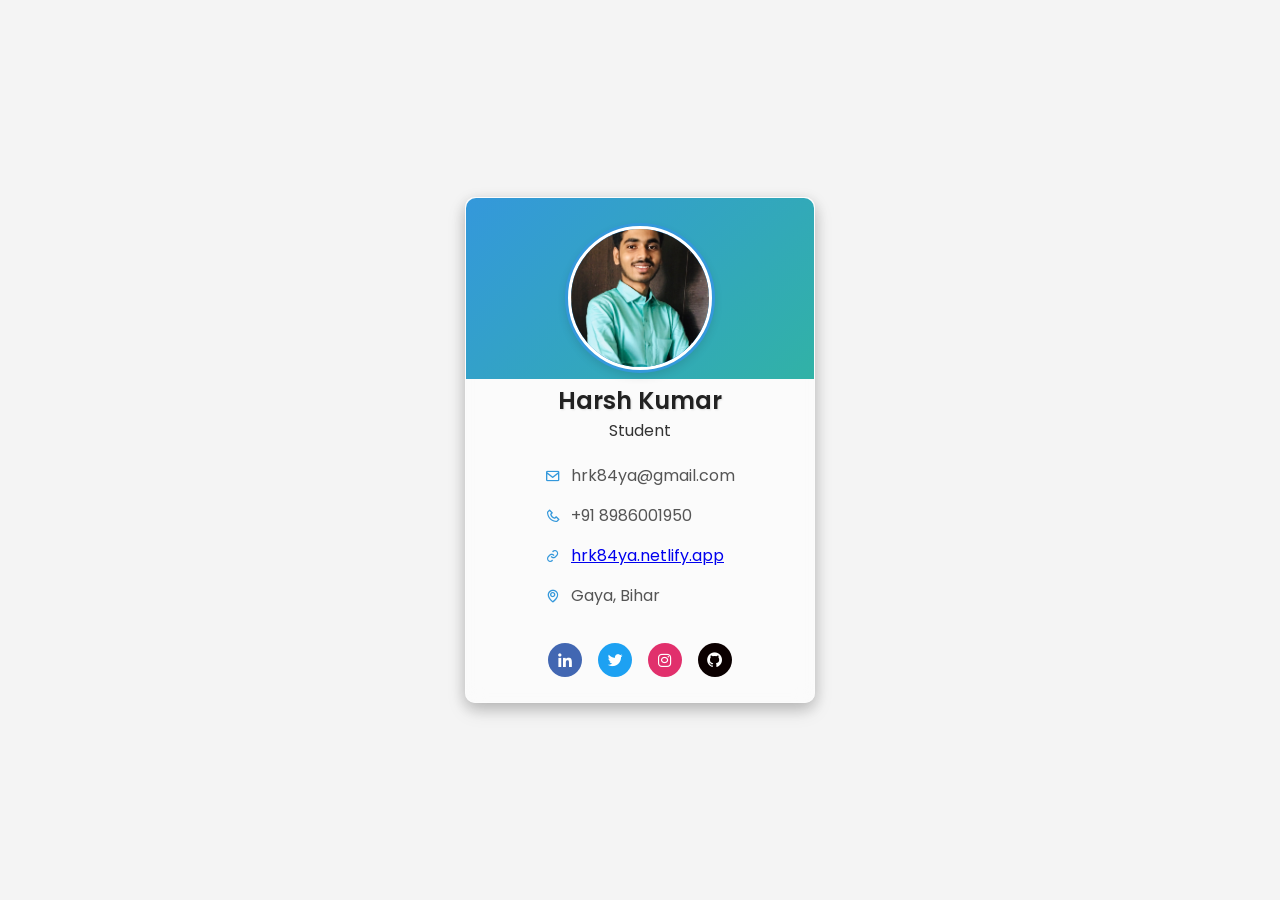
==== index.html @ 474db01f "Fixed deployment issue" ====
<!DOCTYPE html>
<html lang="en">
<head>
    <meta charset="UTF-8" />
    <meta name="viewport" content="width=device-width, initial-scale=1.0" />
    <link rel="stylesheet" href="profile.css" />
    <title>Profile Card</title>
    <link
    href="https://unpkg.com/boxicons@2.1.2/css/boxicons.min.css"
    rel="stylesheet"
    />
</head>
<body>
    <div class="profile-card">
        <div class="image">
            <img src="img/Profile.jpg" alt="Profile Picture" class="profile-img" />
        </div>

        <div class="text-data">
            <span class="name">Harsh Kumar</span>
            <span class="role">Student</span>
        </div>
        <div class="details">
            <ul>
                <li><i class="bx bx-envelope"></i> hrk84ya@gmail.com</li>
                <li><i class="bx bx-phone"></i> +91 8986001950</li>
                <li><i class="bx bx-link"></i> <a href="https://hrk84ya.netlify.app/" target="_blank" rel="noopener noreferrer" class="website-link">hrk84ya.netlify.app</a></li>
                <li><i class="bx bx-map"></i> Gaya, Bihar</li>
            </ul>
        </div>
        <div class="media-buttons">
            <a href="https://www.linkedin.com/in/hrk84ya" style="background: #4267b2" class="link" target="_blank" rel="noopener noreferrer">
                <i class="bx bxl-linkedin"></i>
            </a>
            <a href="https://twitter.com/hrk84ya" style="background: #1da1f2" class="link" target="_blank" rel="noopener noreferrer">
                <i class="bx bxl-twitter"></i>
            </a>
            <a href="https://www.instagram.com/hrk84ya" style="background: #e1306c" class="link" target="_blank" rel="noopener noreferrer">
                <i class="bx bxl-instagram"></i>
            </a>
            <a href="https://github.com/Hrk84ya" style="background: #0b0000" class="link" target="_blank" rel="noopener noreferrer">
                <i class="bx bxl-github"></i>
            </a>
        </div>
    </div>
</body>
</html>
---- profile.css ----
/* Google Fonts - Poppins */
@import url("https://fonts.googleapis.com/css2?family=Poppins:wght@300;400;500;600&display=swap");

:root {
  --primary-color: #3498db;
  --secondary-color: #2ecc71;
  --bg-color: rgba(255, 255, 255, 0.6);
  --text-color: #333;
}

* {
  margin: 0;
  padding: 0;
  box-sizing: border-box;
  font-family: "Poppins", sans-serif;
}
body {
  height: 100vh;
  display: flex;
  align-items: center;
  justify-content: center;
  background: #f4f4f4 url('img/g1.jpg') repeat;
  background-attachment: fixed;
  background-size: cover;
  overflow-y: scroll;
}
body::-webkit-scrollbar {
  width: 12px;
}

body::-webkit-scrollbar-track {
  background: #f1f1f1;
}

body::-webkit-scrollbar-thumb {
  background: var(--primary-color);
  border-radius: 10px;
}

body::-webkit-scrollbar-thumb:hover {
  background: var(--secondary-color);
}
.profile-card {
  display: flex;
  flex-direction: column;
  align-items: center;
  max-width: 350px;
  width: 100%;
  background: var(--bg-color);
  padding: 25px;
  box-shadow: 0 5px 15px rgba(0, 0, 0, 0.2), 0 8px 20px rgba(0, 0, 0, 0.1);
  border-radius: 10px;
  position: relative;
  transition: all 0.3s ease;
  perspective: 1000px;
  backdrop-filter: blur(10px);
  border: 1px solid rgba(255, 255, 255, 0.3);
}
.profile-card:hover {
  transform: translateY(-10px);
  box-shadow: 0 10px 20px rgba(0, 0, 0, 0.2);
  transition: transform 0.3s ease;
}
.profile-card::before {
  content: "";
  position: absolute;
  top: 0;
  left: 0;
  height: 36%;
  width: 100%;
  background: linear-gradient(135deg, var(--primary-color), var(--secondary-color));
  background-size: 200% 200%;
  animation: gradientAnimation 5s ease infinite;
  border-radius: 10px 10px 0 0;
}
@keyframes gradientAnimation {
  0% { background-position: 0% 50%; }
  50% { background-position: 100% 50%; }
  100% { background-position: 0% 50%; }
}
.profile-card .image {
    position: relative;
    height: 150px;
    width: 150px;
    border-radius: 50%;
    background-color: var(--primary-color);
    padding: 3px;
    margin-bottom: 10px;
    box-shadow: 0 4px 8px rgba(0, 0, 0, 0.1);
    border: none;
  }
  
.profile-card .image .profile-img {
  height: 100%;
  width: 100%;
  object-fit: cover;
  border-radius: 50%;
  border: 3px solid #fff;
  transition: transform 0.3s ease;
}
.profile-card .image .profile-img:hover {
  transform: scale(1.1);
}
.profile-card .text-data {
  display: flex;
  flex-direction: column;
  align-items: center;
  color: var(--text-color);
  margin-bottom: 20px;
}
.profile-card .text-data .name {
  font-size: 24px;
  font-weight: 600;
  color: #222;
  text-shadow: 1px 1px 2px rgba(0, 0, 0, 0.1);
}
.profile-card ul {
  list-style: none;
}
.profile-card ul li {
  display: flex;
  align-items: center;
  font-size: 16px;
  color: #555;
  margin-bottom: 15px;
  transition: all 0.3s ease;
}
.profile-card ul li i {
  color: var(--primary-color);
  margin-right: 10px;
}
.profile-card ul li:hover {
  color: var(--secondary-color);
}
.profile-card .media-buttons {
  display: flex;
  align-items: center;
  margin-top: 20px;
}
.profile-card .media-buttons .link {
  display: flex;
  align-items: center;
  justify-content: center;
  color: #fff;
  font-size: 18px;
  height: 34px;
  width: 34px;
  border-radius: 50%;
  margin: 0 8px;
  background-color: var(--primary-color);
  text-decoration: none;
  position: relative;
  overflow: hidden;
  transition: all 0.3s ease;
}
.profile-card .media-buttons .link::after {
  content: '';
  position: absolute;
  top: 50%;
  left: 50%;
  width: 100%;
  height: 100%;
  background: rgba(255, 255, 255, 0.3);
  transform: translate(-50%, -50%) scale(0);
  border-radius: 50%;
  transition: transform 0.5s ease;
}
.profile-card .media-buttons .link:hover::after {
  transform: translate(-50%, -50%) scale(1);
}
.profile-card .media-buttons .link:hover {
  animation: pulse 1s infinite;
}

@keyframes pulse {
  0% {
    transform: scale(1);
  }
  50% {
    transform: scale(1.1);
  }
  100% {
    transform: scale(1);
  }
}
.profile-card .media-buttons .link:hover {
  transform: scale(1.1);
  box-shadow: 0 4px 8px rgba(0, 0, 0, 0.2);
}

@media (max-width: 600px) {
  .profile-card {
    max-width: 100%;
    padding: 15px;
  }

  .profile-card .image {
    height: 120px;
    width: 120px;
  }

  .profile-card .text-data .name {
    font-size: 18px;
  }

  .profile-card .media-buttons .link {
    height: 30px;
    width: 30px;
    font-size: 16px;
  }
}
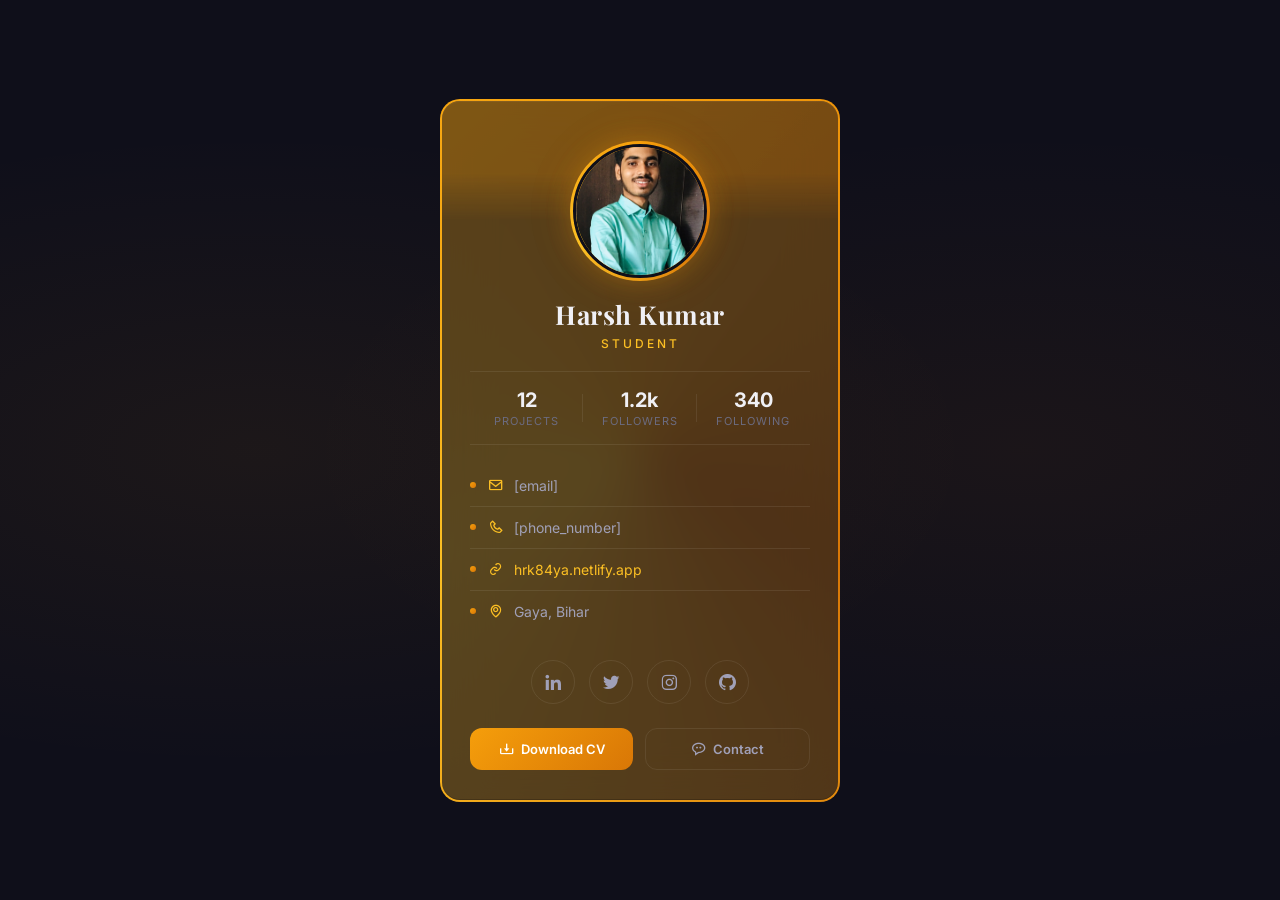
==== commit 4255ebb4: "UI Update" ====
--- a/index.html
+++ b/index.html
@@ -5,42 +5,88 @@
     <meta name="viewport" content="width=device-width, initial-scale=1.0" />
     <link rel="stylesheet" href="profile.css" />
     <title>Profile Card</title>
-    <link
-    href="https://unpkg.com/boxicons@2.1.2/css/boxicons.min.css"
-    rel="stylesheet"
-    />
+    <link href="https://unpkg.com/boxicons@2.1.2/css/boxicons.min.css" rel="stylesheet" />
+    <link href="https://fonts.googleapis.com/css2?family=Inter:wght@300;400;500;600;700&family=Playfair+Display:wght@600;700&display=swap" rel="stylesheet" />
 </head>
 <body>
     <div class="profile-card">
-        <div class="image">
-            <img src="img/Profile.jpg" alt="Profile Picture" class="profile-img" />
-        </div>
+        <div class="card-inner">
+            <div class="card-header"></div>
 
-        <div class="text-data">
-            <span class="name">Harsh Kumar</span>
-            <span class="role">Student</span>
-        </div>
-        <div class="details">
-            <ul>
-                <li><i class="bx bx-envelope"></i> hrk84ya@gmail.com</li>
-                <li><i class="bx bx-phone"></i> +91 8986001950</li>
-                <li><i class="bx bx-link"></i> <a href="https://hrk84ya.netlify.app/" target="_blank" rel="noopener noreferrer" class="website-link">hrk84ya.netlify.app</a></li>
-                <li><i class="bx bx-map"></i> Gaya, Bihar</li>
-            </ul>
-        </div>
-        <div class="media-buttons">
-            <a href="https://www.linkedin.com/in/hrk84ya" style="background: #4267b2" class="link" target="_blank" rel="noopener noreferrer">
-                <i class="bx bxl-linkedin"></i>
-            </a>
-            <a href="https://twitter.com/hrk84ya" style="background: #1da1f2" class="link" target="_blank" rel="noopener noreferrer">
-                <i class="bx bxl-twitter"></i>
-            </a>
-            <a href="https://www.instagram.com/hrk84ya" style="background: #e1306c" class="link" target="_blank" rel="noopener noreferrer">
-                <i class="bx bxl-instagram"></i>
-            </a>
-            <a href="https://github.com/Hrk84ya" style="background: #0b0000" class="link" target="_blank" rel="noopener noreferrer">
-                <i class="bx bxl-github"></i>
-            </a>
+            <div class="image">
+                <div class="image-ring">
+                    <img src="img/Profile.jpg" alt="Profile Picture" class="profile-img" />
+                </div>
+            </div>
+
+            <div class="text-data">
+                <span class="name">Harsh Kumar</span>
+                <span class="role">Student</span>
+            </div>
+
+            <div class="stats-row">
+                <div class="stat">
+                    <span class="stat-number">12</span>
+                    <span class="stat-label">Projects</span>
+                </div>
+                <div class="stat">
+                    <span class="stat-number">1.2k</span>
+                    <span class="stat-label">Followers</span>
+                </div>
+                <div class="stat">
+                    <span class="stat-number">340</span>
+                    <span class="stat-label">Following</span>
+                </div>
+            </div>
+
+            <div class="details">
+                <ul>
+                    <li>
+                        <span class="accent-dot"></span>
+                        <i class="bx bx-envelope"></i>
+                        <span>[email]</span>
+                    </li>
+                    <li>
+                        <span class="accent-dot"></span>
+                        <i class="bx bx-phone"></i>
+                        <span>[phone_number]</span>
+                    </li>
+                    <li>
+                        <span class="accent-dot"></span>
+                        <i class="bx bx-link"></i>
+                        <a href="https://hrk84ya.netlify.app/" target="_blank" rel="noopener noreferrer" class="website-link">hrk84ya.netlify.app</a>
+                    </li>
+                    <li>
+                        <span class="accent-dot"></span>
+                        <i class="bx bx-map"></i>
+                        <span>Gaya, Bihar</span>
+                    </li>
+                </ul>
+            </div>
+
+            <div class="media-buttons">
+                <a href="https://www.linkedin.com/in/hrk84ya" class="link" target="_blank" rel="noopener noreferrer" aria-label="LinkedIn">
+                    <i class="bx bxl-linkedin"></i>
+                </a>
+                <a href="https://twitter.com/hrk84ya" class="link" target="_blank" rel="noopener noreferrer" aria-label="Twitter">
+                    <i class="bx bxl-twitter"></i>
+                </a>
+                <a href="https://www.instagram.com/hrk84ya" class="link" target="_blank" rel="noopener noreferrer" aria-label="Instagram">
+                    <i class="bx bxl-instagram"></i>
+                </a>
+                <a href="https://github.com/Hrk84ya" class="link" target="_blank" rel="noopener noreferrer" aria-label="GitHub">
+                    <i class="bx bxl-github"></i>
+                </a>
+            </div>
+
+            <div class="cta-buttons">
+                <a href="#" class="btn btn-primary">
+                    <i class="bx bx-download"></i> Download CV
+                </a>
+                <a href="mailto:[email]" class="btn btn-secondary">
+                    <i class="bx bx-message-rounded-dots"></i> Contact
+                </a>
+            </div>
         </div>
     </div>
 </body>
--- a/profile.css
+++ b/profile.css
@@ -1,211 +1,385 @@
-/* Google Fonts - Poppins */
-@import url("https://fonts.googleapis.com/css2?family=Poppins:wght@300;400;500;600&display=swap");
+/* Google Fonts - Inter + Playfair Display */
+@import url("https://fonts.googleapis.com/css2?family=Inter:wght@300;400;500;600;700&family=Playfair+Display:wght@600;700&display=swap");
+
+/* Animated gradient border trick */
+@property --angle {
+  syntax: "<angle>";
+  initial-value: 0deg;
+  inherits: false;
+}
 
 :root {
-  --primary-color: #3498db;
-  --secondary-color: #2ecc71;
-  --bg-color: rgba(255, 255, 255, 0.6);
-  --text-color: #333;
+  --primary: #f59e0b;
+  --secondary: #d97706;
+  --accent: #fbbf24;
+  --bg-dark: #0f0f1a;
+  --bg-card: rgba(20, 20, 30, 0.7);
+  --text-primary: #f0f0f5;
+  --text-secondary: #a0a0b8;
+  --text-muted: #6b6b80;
+  --border-subtle: rgba(255, 255, 255, 0.08);
+  --glow-color: rgba(245, 158, 11, 0.35);
 }
 
 * {
   margin: 0;
   padding: 0;
   box-sizing: border-box;
-  font-family: "Poppins", sans-serif;
-}
+  font-family: "Inter", sans-serif;
+}
+
 body {
-  height: 100vh;
+  min-height: 100vh;
   display: flex;
   align-items: center;
   justify-content: center;
-  background: #f4f4f4 url('img/g1.jpg') repeat;
-  background-attachment: fixed;
-  background-size: cover;
-  overflow-y: scroll;
-}
+  background: var(--bg-dark);
+  background-image:
+    radial-gradient(ellipse at 20% 50%, rgba(245, 158, 11, 0.06) 0%, transparent 50%),
+    radial-gradient(ellipse at 80% 50%, rgba(217, 119, 6, 0.06) 0%, transparent 50%);
+  overflow-y: auto;
+  padding: 40px 20px;
+}
+
+/* Scrollbar */
 body::-webkit-scrollbar {
-  width: 12px;
-}
-
+  width: 8px;
+}
 body::-webkit-scrollbar-track {
-  background: #f1f1f1;
-}
-
+  background: var(--bg-dark);
+}
 body::-webkit-scrollbar-thumb {
-  background: var(--primary-color);
+  background: linear-gradient(var(--primary), var(--secondary));
   border-radius: 10px;
 }
 
-body::-webkit-scrollbar-thumb:hover {
-  background: var(--secondary-color);
-}
+/* ===== CARD ===== */
 .profile-card {
+  max-width: 400px;
+  width: 100%;
+  border-radius: 20px;
+  padding: 2px;
+  background: conic-gradient(from var(--angle), var(--primary), var(--secondary), var(--accent), var(--primary));
+  animation: rotateBorder 4s linear infinite;
+  position: relative;
+  transition: box-shadow 0.4s ease;
+}
+
+@keyframes rotateBorder {
+  to { --angle: 360deg; }
+}
+
+.profile-card:hover {
+  box-shadow:
+    0 0 30px rgba(245, 158, 11, 0.25),
+    0 0 60px rgba(217, 119, 6, 0.12);
+}
+
+.card-inner {
+  background: var(--bg-card);
+  backdrop-filter: blur(24px);
+  -webkit-backdrop-filter: blur(24px);
+  border-radius: 18px;
+  padding: 30px 28px;
   display: flex;
   flex-direction: column;
   align-items: center;
-  max-width: 350px;
-  width: 100%;
-  background: var(--bg-color);
-  padding: 25px;
-  box-shadow: 0 5px 15px rgba(0, 0, 0, 0.2), 0 8px 20px rgba(0, 0, 0, 0.1);
-  border-radius: 10px;
   position: relative;
-  transition: all 0.3s ease;
-  perspective: 1000px;
-  backdrop-filter: blur(10px);
-  border: 1px solid rgba(255, 255, 255, 0.3);
-}
-.profile-card:hover {
-  transform: translateY(-10px);
-  box-shadow: 0 10px 20px rgba(0, 0, 0, 0.2);
-  transition: transform 0.3s ease;
-}
-.profile-card::before {
-  content: "";
+  overflow: hidden;
+  box-shadow: inset 0 1px 0 rgba(255, 255, 255, 0.06), inset 0 -1px 0 rgba(0, 0, 0, 0.2);
+}
+
+/* Header gradient band */
+.card-header {
   position: absolute;
   top: 0;
   left: 0;
-  height: 36%;
-  width: 100%;
-  background: linear-gradient(135deg, var(--primary-color), var(--secondary-color));
-  background-size: 200% 200%;
-  animation: gradientAnimation 5s ease infinite;
-  border-radius: 10px 10px 0 0;
-}
-@keyframes gradientAnimation {
-  0% { background-position: 0% 50%; }
-  50% { background-position: 100% 50%; }
-  100% { background-position: 0% 50%; }
-}
-.profile-card .image {
-    position: relative;
-    height: 150px;
-    width: 150px;
-    border-radius: 50%;
-    background-color: var(--primary-color);
-    padding: 3px;
-    margin-bottom: 10px;
-    box-shadow: 0 4px 8px rgba(0, 0, 0, 0.1);
-    border: none;
-  }
-  
-.profile-card .image .profile-img {
+  width: 100%;
+  height: 120px;
+  background: linear-gradient(135deg, var(--primary), var(--secondary));
+  opacity: 0.25;
+  border-radius: 18px 18px 0 0;
+  mask-image: linear-gradient(to bottom, black 60%, transparent);
+  -webkit-mask-image: linear-gradient(to bottom, black 60%, transparent);
+}
+
+/* ===== PROFILE IMAGE ===== */
+.image {
+  position: relative;
+  z-index: 1;
+  margin-top: 10px;
+  margin-bottom: 16px;
+}
+
+.image-ring {
+  width: 140px;
+  height: 140px;
+  border-radius: 50%;
+  padding: 3px;
+  background: conic-gradient(from var(--angle), var(--primary), var(--secondary), var(--accent), var(--primary));
+  animation: rotateBorder 4s linear infinite;
+  box-shadow: 0 0 24px rgba(245, 158, 11, 0.25), 0 0 48px rgba(217, 119, 6, 0.12);
+  transition: box-shadow 0.3s ease;
+}
+
+.image-ring:hover {
+  box-shadow: 0 0 32px rgba(245, 158, 11, 0.4), 0 0 64px rgba(217, 119, 6, 0.2);
+}
+
+.profile-img {
+  width: 100%;
   height: 100%;
-  width: 100%;
   object-fit: cover;
   border-radius: 50%;
-  border: 3px solid #fff;
+  border: 3px solid var(--bg-dark);
+  display: block;
   transition: transform 0.3s ease;
 }
-.profile-card .image .profile-img:hover {
-  transform: scale(1.1);
-}
-.profile-card .text-data {
+
+.profile-img:hover {
+  transform: scale(1.05);
+}
+
+/* ===== TEXT DATA ===== */
+.text-data {
   display: flex;
   flex-direction: column;
   align-items: center;
-  color: var(--text-color);
   margin-bottom: 20px;
-}
-.profile-card .text-data .name {
-  font-size: 24px;
+  z-index: 1;
+}
+
+.name {
+  font-family: "Playfair Display", serif;
+  font-size: 26px;
+  font-weight: 700;
+  color: var(--text-primary);
+  letter-spacing: 0.5px;
+}
+
+.role {
+  font-size: 12px;
+  font-weight: 500;
+  color: var(--accent);
+  letter-spacing: 3px;
+  text-transform: uppercase;
+  margin-top: 4px;
+}
+
+/* ===== STATS ROW ===== */
+.stats-row {
+  display: flex;
+  gap: 0;
+  width: 100%;
+  border-top: 1px solid var(--border-subtle);
+  border-bottom: 1px solid var(--border-subtle);
+  padding: 16px 0;
+  margin-bottom: 20px;
+  z-index: 1;
+}
+
+.stat {
+  flex: 1;
+  display: flex;
+  flex-direction: column;
+  align-items: center;
+  position: relative;
+}
+
+.stat:not(:last-child)::after {
+  content: "";
+  position: absolute;
+  right: 0;
+  top: 50%;
+  transform: translateY(-50%);
+  height: 28px;
+  width: 1px;
+  background: var(--border-subtle);
+}
+
+.stat-number {
+  font-size: 20px;
+  font-weight: 700;
+  color: var(--text-primary);
+}
+
+.stat-label {
+  font-size: 11px;
+  color: var(--text-muted);
+  text-transform: uppercase;
+  letter-spacing: 1px;
+  margin-top: 2px;
+}
+
+/* ===== DETAILS ===== */
+.details {
+  width: 100%;
+  z-index: 1;
+  margin-bottom: 8px;
+}
+
+.details ul {
+  list-style: none;
+}
+
+.details ul li {
+  display: flex;
+  align-items: center;
+  font-size: 14px;
+  color: var(--text-secondary);
+  padding: 12px 0;
+  border-bottom: 1px solid var(--border-subtle);
+  transition: color 0.3s ease;
+}
+
+.details ul li:last-child {
+  border-bottom: none;
+}
+
+.details ul li:hover {
+  color: var(--text-primary);
+}
+
+.accent-dot {
+  width: 6px;
+  height: 6px;
+  border-radius: 50%;
+  background: linear-gradient(135deg, var(--primary), var(--secondary));
+  margin-right: 12px;
+  flex-shrink: 0;
+}
+
+.details ul li i {
+  color: var(--accent);
+  margin-right: 10px;
+  font-size: 16px;
+  flex-shrink: 0;
+}
+
+.website-link {
+  color: var(--accent);
+  text-decoration: none;
+  transition: color 0.3s ease;
+}
+
+.website-link:hover {
+  color: var(--primary);
+}
+
+/* ===== SOCIAL ICONS ===== */
+.media-buttons {
+  display: flex;
+  align-items: center;
+  gap: 14px;
+  margin-top: 20px;
+  z-index: 1;
+}
+
+.media-buttons .link {
+  display: flex;
+  align-items: center;
+  justify-content: center;
+  width: 44px;
+  height: 44px;
+  border-radius: 50%;
+  background: transparent;
+  border: 1px solid var(--border-subtle);
+  color: var(--text-secondary);
+  font-size: 20px;
+  text-decoration: none;
+  transition: all 0.3s ease;
+}
+
+.media-buttons .link:hover {
+  color: var(--text-primary);
+  border-color: var(--accent);
+  background: rgba(251, 191, 36, 0.1);
+  box-shadow: 0 0 16px rgba(251, 191, 36, 0.2);
+  transform: translateY(-3px);
+}
+
+/* ===== CTA BUTTONS ===== */
+.cta-buttons {
+  display: flex;
+  gap: 12px;
+  width: 100%;
+  margin-top: 24px;
+  z-index: 1;
+}
+
+.btn {
+  flex: 1;
+  display: flex;
+  align-items: center;
+  justify-content: center;
+  gap: 6px;
+  padding: 12px 16px;
+  border-radius: 12px;
+  font-size: 13px;
   font-weight: 600;
-  color: #222;
-  text-shadow: 1px 1px 2px rgba(0, 0, 0, 0.1);
-}
-.profile-card ul {
-  list-style: none;
-}
-.profile-card ul li {
-  display: flex;
-  align-items: center;
+  text-decoration: none;
+  transition: all 0.3s ease;
+  cursor: pointer;
+}
+
+.btn i {
   font-size: 16px;
-  color: #555;
-  margin-bottom: 15px;
-  transition: all 0.3s ease;
-}
-.profile-card ul li i {
-  color: var(--primary-color);
-  margin-right: 10px;
-}
-.profile-card ul li:hover {
-  color: var(--secondary-color);
-}
-.profile-card .media-buttons {
-  display: flex;
-  align-items: center;
-  margin-top: 20px;
-}
-.profile-card .media-buttons .link {
-  display: flex;
-  align-items: center;
-  justify-content: center;
+}
+
+.btn-primary {
+  background: linear-gradient(135deg, var(--primary), var(--secondary));
   color: #fff;
-  font-size: 18px;
-  height: 34px;
-  width: 34px;
-  border-radius: 50%;
-  margin: 0 8px;
-  background-color: var(--primary-color);
-  text-decoration: none;
-  position: relative;
-  overflow: hidden;
-  transition: all 0.3s ease;
-}
-.profile-card .media-buttons .link::after {
-  content: '';
-  position: absolute;
-  top: 50%;
-  left: 50%;
-  width: 100%;
-  height: 100%;
-  background: rgba(255, 255, 255, 0.3);
-  transform: translate(-50%, -50%) scale(0);
-  border-radius: 50%;
-  transition: transform 0.5s ease;
-}
-.profile-card .media-buttons .link:hover::after {
-  transform: translate(-50%, -50%) scale(1);
-}
-.profile-card .media-buttons .link:hover {
-  animation: pulse 1s infinite;
-}
-
-@keyframes pulse {
-  0% {
-    transform: scale(1);
-  }
-  50% {
-    transform: scale(1.1);
-  }
-  100% {
-    transform: scale(1);
-  }
-}
-.profile-card .media-buttons .link:hover {
-  transform: scale(1.1);
-  box-shadow: 0 4px 8px rgba(0, 0, 0, 0.2);
-}
-
-@media (max-width: 600px) {
+  border: none;
+}
+
+.btn-primary:hover {
+  box-shadow: 0 4px 20px rgba(245, 158, 11, 0.4);
+  transform: translateY(-2px);
+}
+
+.btn-secondary {
+  background: transparent;
+  color: var(--text-secondary);
+  border: 1px solid var(--border-subtle);
+}
+
+.btn-secondary:hover {
+  border-color: var(--accent);
+  color: var(--text-primary);
+  background: rgba(251, 191, 36, 0.06);
+  transform: translateY(-2px);
+}
+
+/* ===== RESPONSIVE ===== */
+@media (max-width: 480px) {
   .profile-card {
     max-width: 100%;
-    padding: 15px;
-  }
-
-  .profile-card .image {
+  }
+
+  .card-inner {
+    padding: 24px 20px;
+  }
+
+  .image-ring {
+    width: 120px;
     height: 120px;
-    width: 120px;
-  }
-
-  .profile-card .text-data .name {
+  }
+
+  .name {
+    font-size: 22px;
+  }
+
+  .media-buttons .link {
+    width: 38px;
+    height: 38px;
     font-size: 18px;
   }
 
-  .profile-card .media-buttons .link {
-    height: 30px;
-    width: 30px;
-    font-size: 16px;
-  }
-}
+  .cta-buttons {
+    flex-direction: column;
+  }
+
+  .stat-number {
+    font-size: 18px;
+  }
+}
